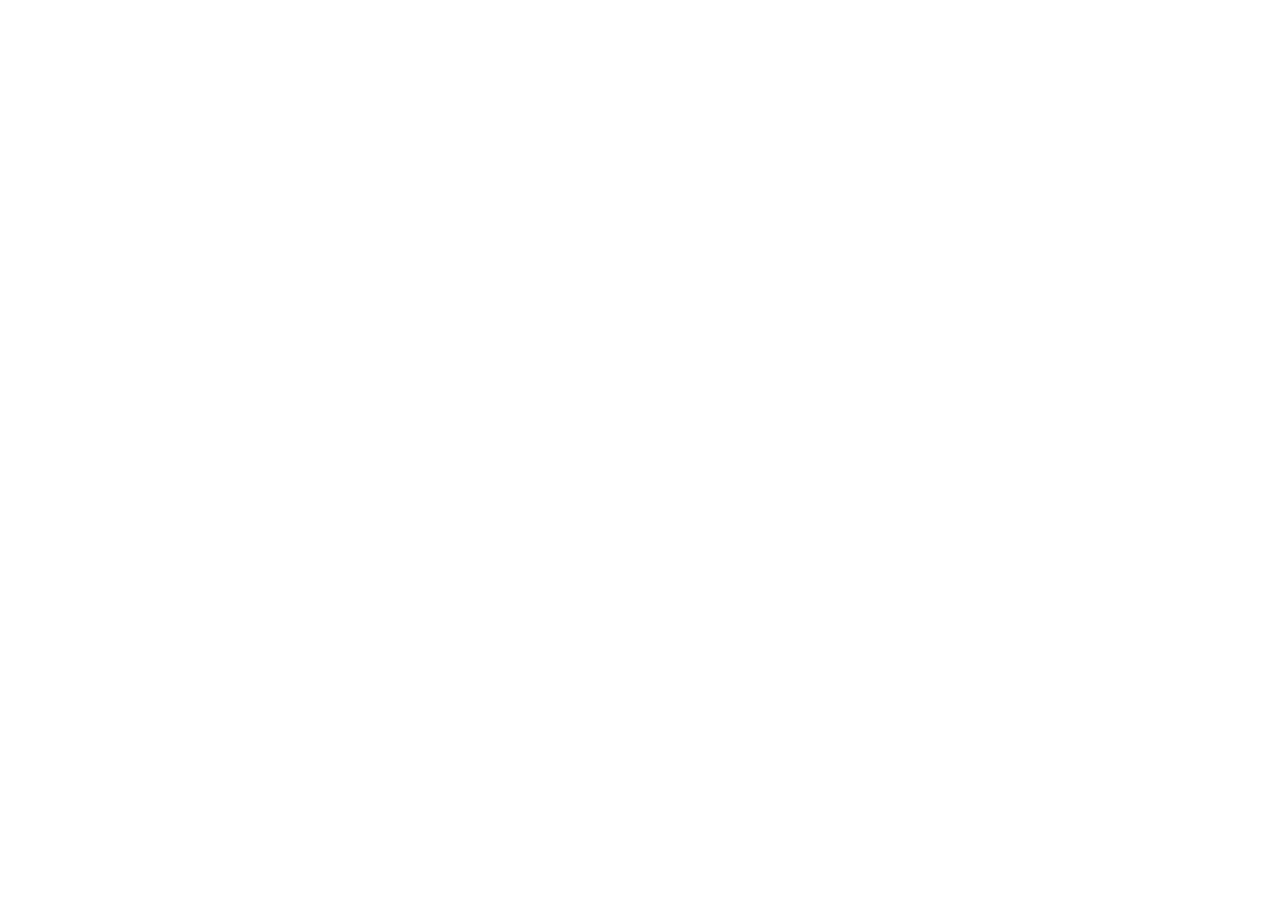
==== frontend/index.html @ a509b85f "feat(frontend): cria estrutura inicial da tela de login" ====
<!-- SGDI | Tela de login -->

<!DOCTYPE html>
<html lang="pt-BR">
<head>
    <meta charset="UTF-8">
    <meta name="viewport" content="width=device-width, initial-scale=1.0">
    <title>Login | SGDI</title>

        <!-- Estilos: base.css (todas as telas) + login.css (só esta tela) -->
        <link rel="stylesheet" href="css/base.css">
        <link rel="stylesheet" href="css/login.css">
        
</head>
<body>
    
</body>
</html>
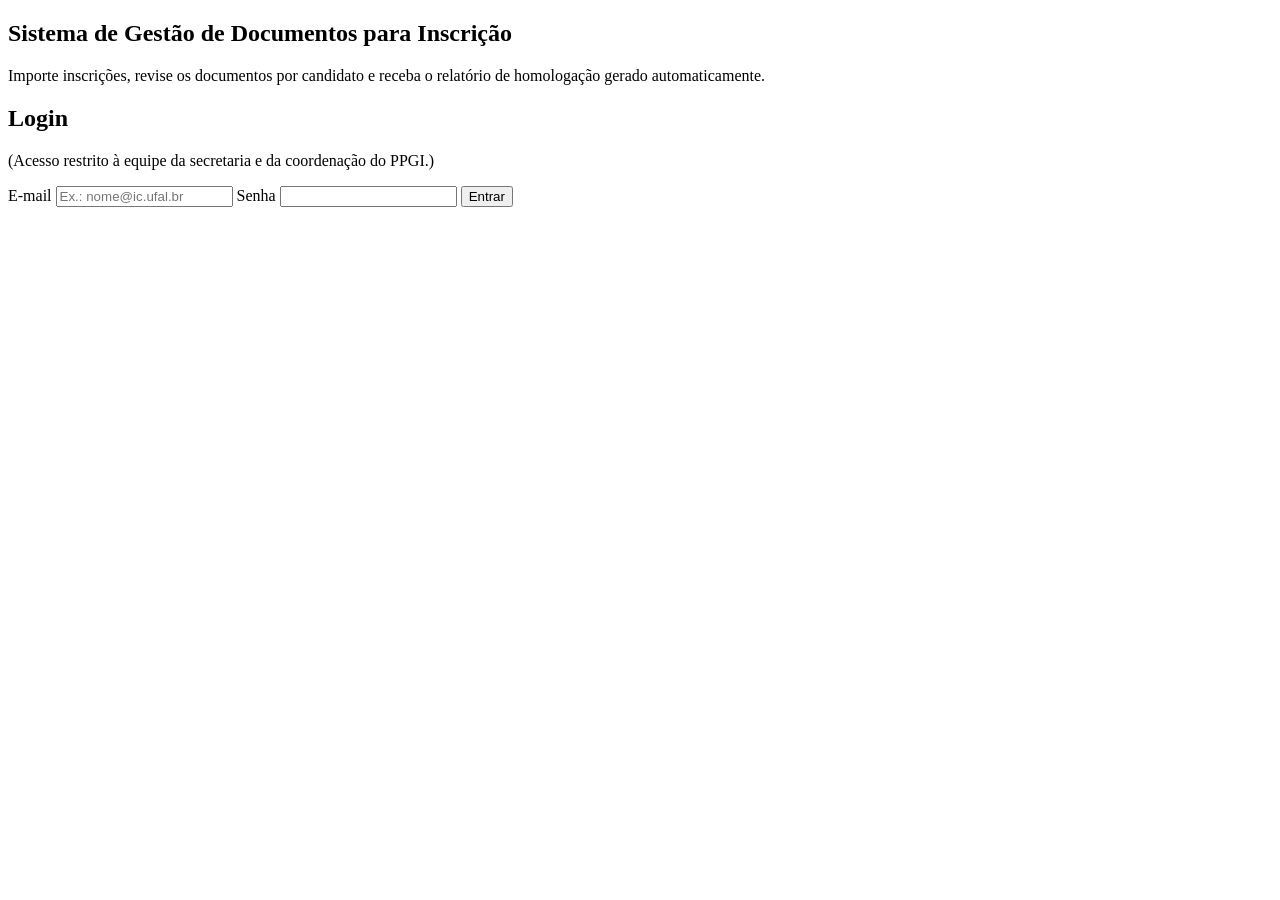
==== commit b8ae8980: "feat(frontend): adiciona estrutura e formulário da tela de login" ====
--- a/frontend/index.html
+++ b/frontend/index.html
@@ -10,9 +10,33 @@
         <!-- Estilos: base.css (todas as telas) + login.css (só esta tela) -->
         <link rel="stylesheet" href="css/base.css">
         <link rel="stylesheet" href="css/login.css">
-        
+
 </head>
 <body>
+      <!-- Login: painel de apresentação (esquerda) + formulário (direita) -->
+  <main class="login">
+
+    <!-- Painel azul com o nome do sistema -->
+    <section class="login-apresentacao">
+      <h1>Sistema de Gestão de Documentos para Inscrição</h1>
+      <p>Importe inscrições, revise os documentos por candidato e receba o relatório de homologação gerado automaticamente.</p>
+    </section>
+
+        <!-- Formulário de acesso -->
+    <section class="login-formulario">
+      <h2>Login</h2>
+      <p class="login-aviso">(Acesso restrito à equipe da secretaria e da coordenação do PPGI.)</p>
+      <form id="form-login">
+        <label for="email">E-mail</label>
+        <input type="email" name="email" id="email" placeholder="Ex.: nome@ic.ufal.br">
+        <label for="senha">Senha</label>
+        <input type="password" name="senha" id="senha">
+        <button type="submit">Entrar</button>   
+      </form>
+
+    </section>
+
+  </main>
     
 </body>
 </html>
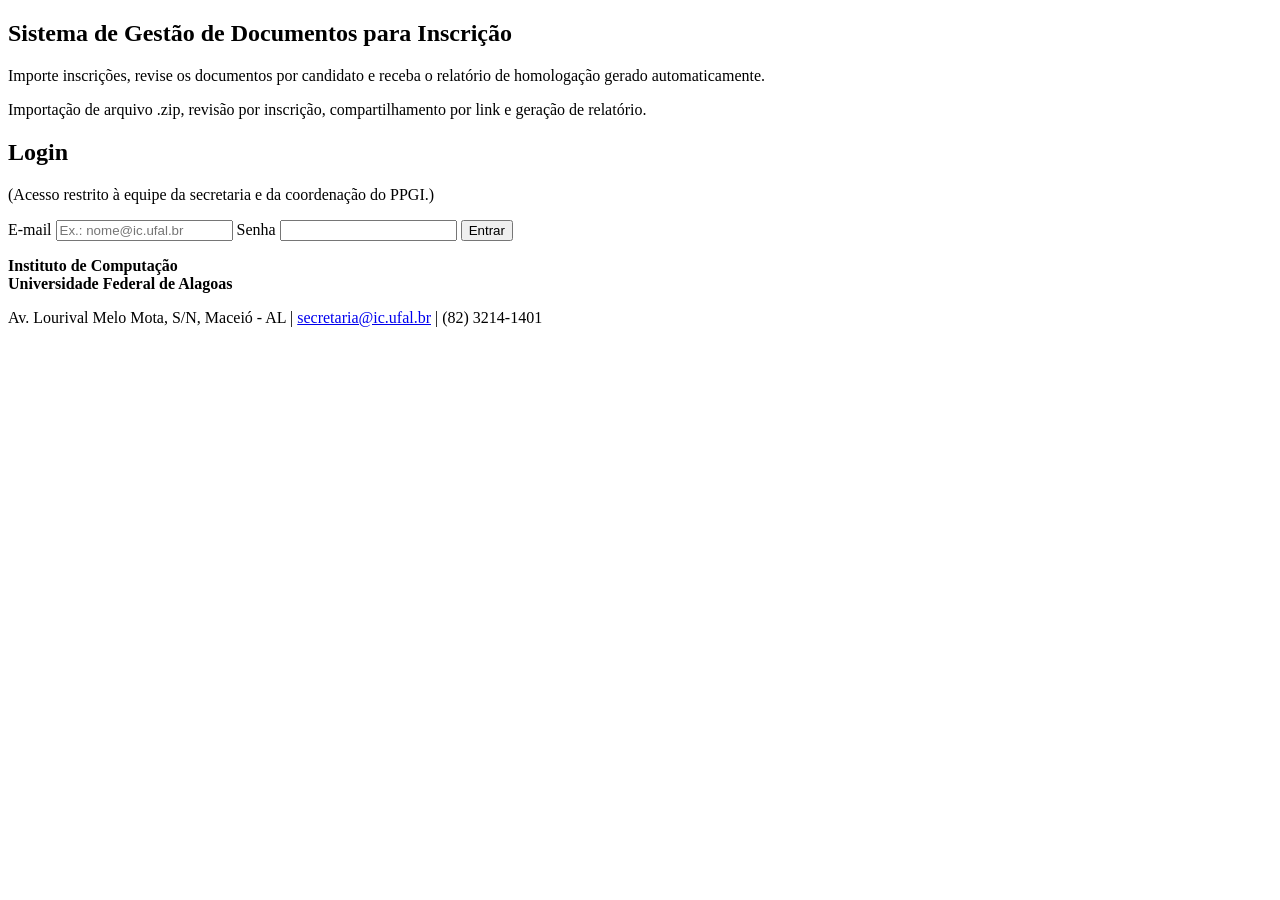
==== commit 332e1ec3: "feat(frontend): adiciona rodapé e texto do painel no login" ====
--- a/frontend/index.html
+++ b/frontend/index.html
@@ -20,6 +20,7 @@
     <section class="login-apresentacao">
       <h1>Sistema de Gestão de Documentos para Inscrição</h1>
       <p>Importe inscrições, revise os documentos por candidato e receba o relatório de homologação gerado automaticamente.</p>
+      <p class="login-recursos">Importação de arquivo .zip, revisão por inscrição, compartilhamento por link e geração de relatório.</p>
     </section>
 
         <!-- Formulário de acesso -->
@@ -37,6 +38,19 @@
     </section>
 
   </main>
+
+    <!-- Rodapé institucional (igual em todas as telas) -->
+  <footer class="rodape">
+    <p class="rodape-instituicao">
+      <strong>Instituto de Computação</strong><br>
+      <strong>Universidade Federal de Alagoas</strong>
+    </p>
+    <p class="rodape-contato">
+      Av. Lourival Melo Mota, S/N, Maceió - AL |
+      <a href="mailto:secretaria@ic.ufal.br">secretaria@ic.ufal.br</a> |
+      (82) 3214-1401
+    </p>
+  </footer>
     
 </body>
 </html>
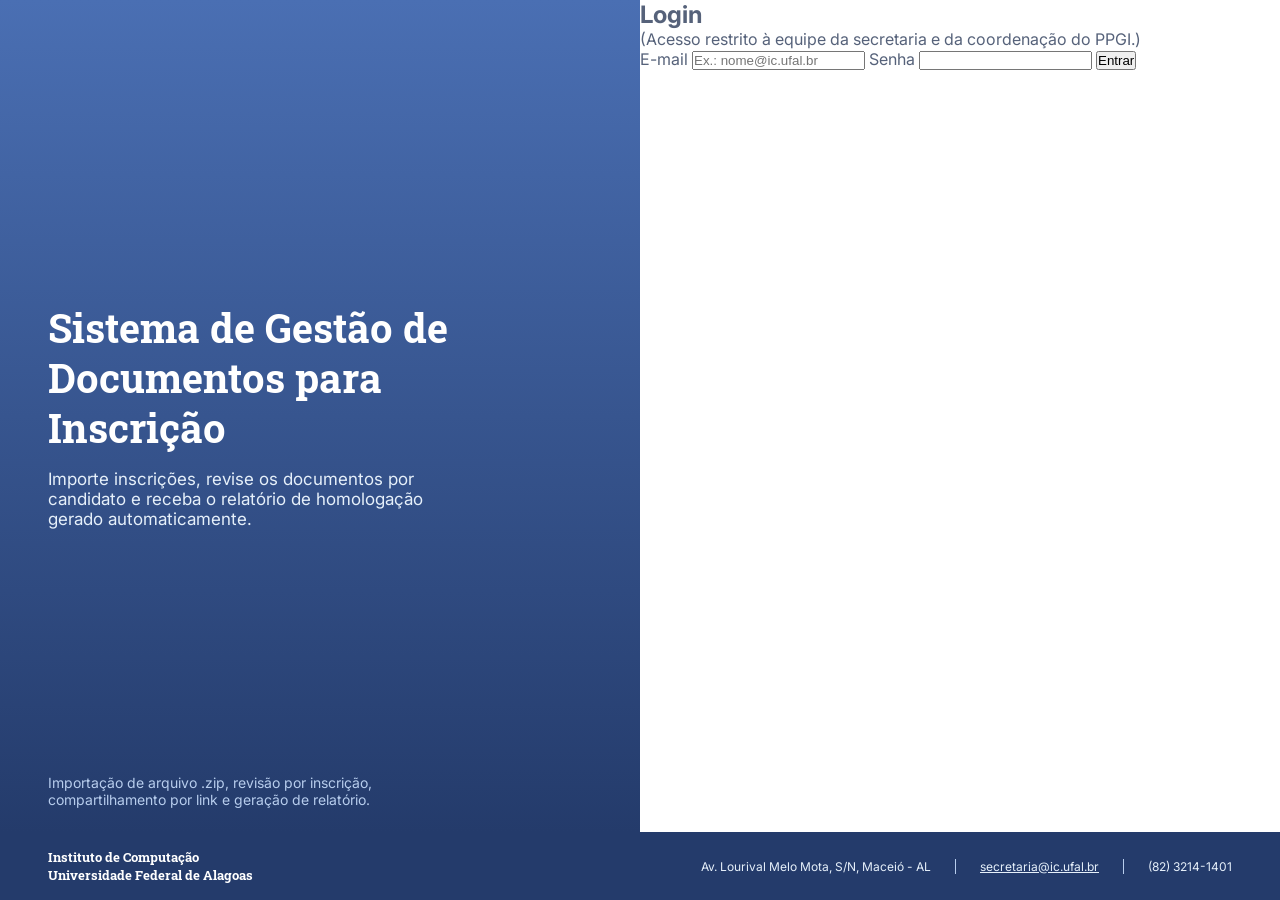
==== commit 827b82ff: "style(frontend): estiliza painel azul e melhora o rodapé" ====
--- a/frontend/index.html
+++ b/frontend/index.html
@@ -2,55 +2,60 @@
 
 <!DOCTYPE html>
 <html lang="pt-BR">
+
 <head>
     <meta charset="UTF-8">
     <meta name="viewport" content="width=device-width, initial-scale=1.0">
     <title>Login | SGDI</title>
 
-        <!-- Estilos: base.css (todas as telas) + login.css (só esta tela) -->
-        <link rel="stylesheet" href="css/base.css">
-        <link rel="stylesheet" href="css/login.css">
+    <!-- Estilos: base.css (todas as telas) + login.css (só esta tela) -->
+    <link rel="stylesheet" href="css/base.css">
+    <link rel="stylesheet" href="css/login.css">
 
 </head>
+
 <body>
-      <!-- Login: painel de apresentação (esquerda) + formulário (direita) -->
-  <main class="login">
+    <!-- Login: painel de apresentação (esquerda) + formulário (direita) -->
+    <main class="login">
 
-    <!-- Painel azul com o nome do sistema -->
-    <section class="login-apresentacao">
-      <h1>Sistema de Gestão de Documentos para Inscrição</h1>
-      <p>Importe inscrições, revise os documentos por candidato e receba o relatório de homologação gerado automaticamente.</p>
-      <p class="login-recursos">Importação de arquivo .zip, revisão por inscrição, compartilhamento por link e geração de relatório.</p>
-    </section>
+        <!-- Painel azul com o nome do sistema -->
+        <section class="login-apresentacao">
+            <h1>Sistema de Gestão de Documentos para Inscrição</h1>
+            <p>Importe inscrições, revise os documentos por candidato e receba o relatório de homologação gerado
+                automaticamente.</p>
+            <p class="login-recursos">Importação de arquivo .zip, revisão por inscrição, compartilhamento por link e
+                geração de relatório.</p>
+        </section>
 
         <!-- Formulário de acesso -->
-    <section class="login-formulario">
-      <h2>Login</h2>
-      <p class="login-aviso">(Acesso restrito à equipe da secretaria e da coordenação do PPGI.)</p>
-      <form id="form-login">
-        <label for="email">E-mail</label>
-        <input type="email" name="email" id="email" placeholder="Ex.: nome@ic.ufal.br">
-        <label for="senha">Senha</label>
-        <input type="password" name="senha" id="senha">
-        <button type="submit">Entrar</button>   
-      </form>
+        <section class="login-formulario">
+            <h2>Login</h2>
+            <p class="login-aviso">(Acesso restrito à equipe da secretaria e da coordenação do PPGI.)</p>
+            <form id="form-login">
+                <label for="email">E-mail</label>
+                <input type="email" name="email" id="email" placeholder="Ex.: nome@ic.ufal.br">
+                <label for="senha">Senha</label>
+                <input type="password" name="senha" id="senha">
+                <button type="submit">Entrar</button>
+            </form>
 
-    </section>
+        </section>
 
-  </main>
+    </main>
 
     <!-- Rodapé institucional (igual em todas as telas) -->
-  <footer class="rodape">
-    <p class="rodape-instituicao">
-      <strong>Instituto de Computação</strong><br>
-      <strong>Universidade Federal de Alagoas</strong>
-    </p>
-    <p class="rodape-contato">
-      Av. Lourival Melo Mota, S/N, Maceió - AL |
-      <a href="mailto:secretaria@ic.ufal.br">secretaria@ic.ufal.br</a> |
-      (82) 3214-1401
-    </p>
-  </footer>
-    
+    <footer class="rodape">
+        <p class="rodape-instituicao">
+            <strong>Instituto de Computação</strong><br>
+            <strong>Universidade Federal de Alagoas</strong>
+        </p>
+        <p class="rodape-contato">
+            <span>Av. Lourival Melo Mota, S/N, Maceió - AL</span>
+            <a href="mailto:secretaria@ic.ufal.br">secretaria@ic.ufal.br</a>
+            <span>(82) 3214-1401</span>
+        </p>
+    </footer>
+
 </body>
+
 </html>
--- a/frontend/css/base.css
+++ b/frontend/css/base.css
@@ -0,0 +1,83 @@
+
+/* SGDI | base.css: fontes, cores e ajustes comuns a todas as telas */
+
+/* Importação das fontes: roboto slab (títulos) e inter (textos) */
+@import url("https://fonts.googleapis.com/css2?family=Inter:wght@400;500;600&family=Roboto+Slab:wght@600;700&display=swap");
+
+/* Cores e fontes do sistema, com nomes fáceis de lembrar */
+:root 
+{
+    --azul-escuro: #243B6B;    /* títulos, rodapé, início do degradê */
+    --azul-ppgi: #1D4594;    /* links e destaques */
+    --azul-medio: #4A6FB3;    /* botões, fim do degradê */
+    --azul-claro: #E6F0FA;    /* textos sobre o azul, fundos leves */
+    --azul-suave: #B7CDED;    /* textos menores sobre o azul */
+    --cinza-borda: #D6DFEC;    /* bordas e fundo dos campos */
+    --cinza-texto: #56627A;    /* textos comuns */
+    --cinza-exemplo: #8391A7;    /* texto de exemplo nos campos */
+    --texto-escuro: #1F2A44;    /* textos fortes */
+    --vermelho-ic: #E31B23;     /* erros e ações perigosas */
+    --branco: #FFFFFF;
+    --fonte-titulo: "Roboto Slab", serif;
+    --fonte-texto: "Inter", sans-serif;
+}
+
+/* Zera as margens que o navegador coloca sozinho */
+* {
+    margin: 0;
+    padding: 0;
+    box-sizing: border-box;
+}
+
+body 
+{
+  font-family: var(--fonte-texto);
+  color: var(--cinza-texto);
+  background: var(--branco);
+  min-height: 100vh;       /* a página ocupa no mínimo a altura da tela */
+  display: flex;           /* empilha main e rodapé... */
+  flex-direction: column;  /* ...um embaixo do outro */
+}
+
+/* O conteúdo cresce e empurra o rodapé pro fim da tela */
+main 
+{
+  flex: 1;
+}
+
+/* Rodapé institucional */
+.rodape 
+{
+  background: var(--azul-escuro);
+  color: var(--azul-claro);
+  font-size: 12px;
+  padding: 16px 48px;
+  display: flex;          /* instituição e contato lado a lado */
+  align-items: center;
+  justify-content: space-between; /* instituição na esquerda, contato na direita */;             /* espaço entre os dois blocos */
+}
+
+.rodape-instituicao 
+{
+  font-family: var(--fonte-titulo);
+  color: var(--branco);
+  font-size: 13px;
+}
+
+.rodape a 
+{
+  color: inherit;         /* o link fica da mesma cor do texto */
+}
+
+/* Itens do contato lado a lado, com uma linha fina entre eles */
+.rodape-contato 
+{
+  display: flex;
+  gap: 24px;
+}
+
+.rodape-contato > * + * 
+{
+  border-left: 1px solid var(--azul-suave);
+  padding-left: 24px;
+}
--- a/frontend/css/login.css
+++ b/frontend/css/login.css
@@ -0,0 +1,48 @@
+
+
+/* SGDI | login.css: estilos só da tela de login */
+
+/* As duas metades da tela, lado a lado e do mesmo tamanho */
+.login 
+{
+  display: grid;
+  grid-template-columns: 1fr 1fr;
+}
+
+/* Painel azul da esquerda */
+.login-apresentacao 
+{
+  background: linear-gradient(var(--azul-medio), var(--azul-escuro));
+  color: var(--branco);
+  padding: 48px;
+  display: flex;
+  flex-direction: column;
+  justify-content: center;  /* título e texto no meio da altura */
+  gap: 16px;                /* espaço entre título e texto */
+  position: relative;       /* referência pro texto do pé (abaixo) */
+}
+
+.login-apresentacao h1 
+{
+  font-family: var(--fonte-titulo);
+  font-size: 40px;
+  line-height: 1.25;
+  max-width: 480px;
+}
+
+.login-apresentacao p 
+{
+  color: var(--azul-claro);
+  font-size: 17px;
+  max-width: 420px;
+}
+
+/* Linha de recursos (menor e presa no pé do painel) */
+.login-apresentacao .login-recursos 
+{
+  position: absolute;
+  bottom: 24px;
+  left: 48px;
+  font-size: 14px;
+  color: var(--azul-suave);
+}
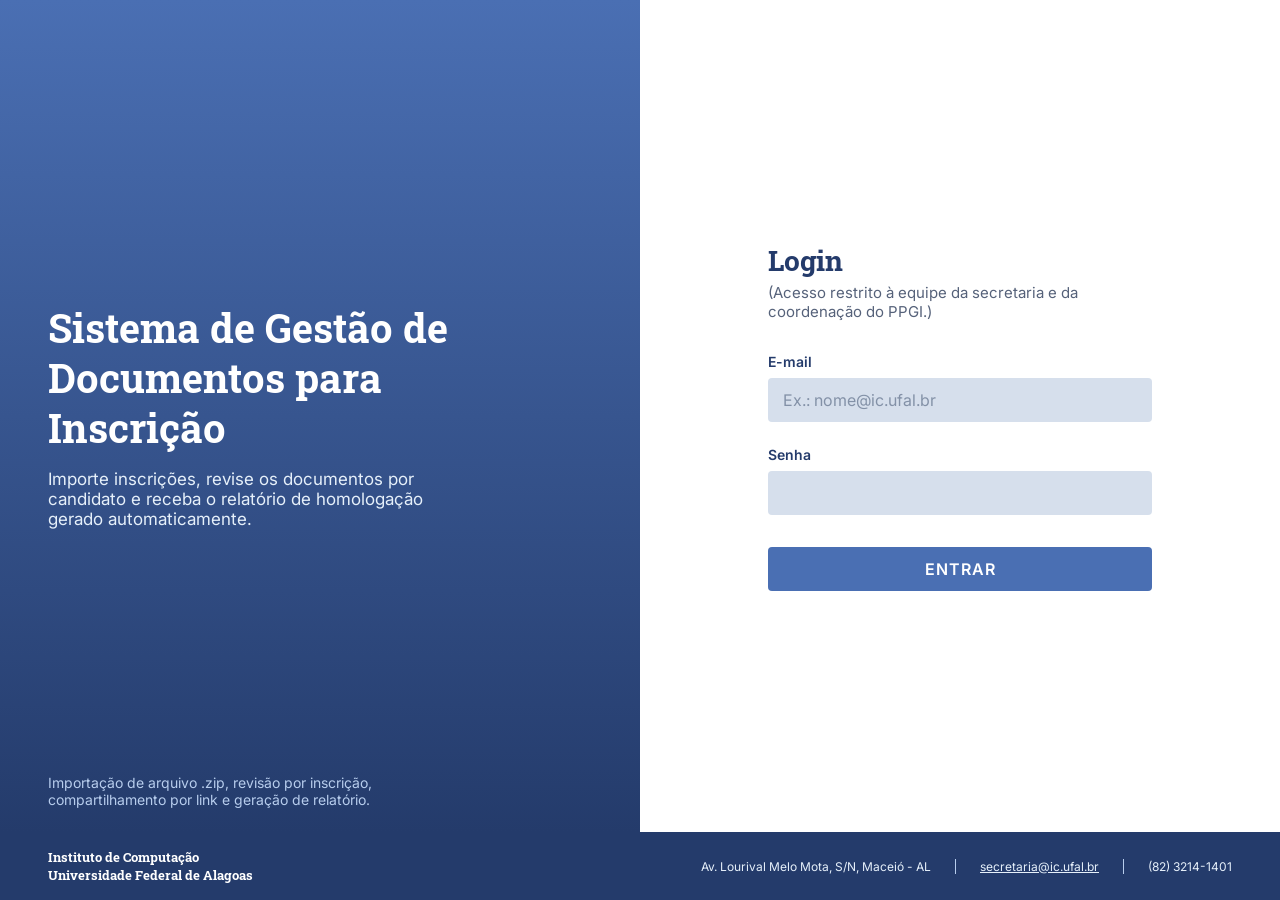
==== commit ae77c9d5: "style(frontend): estiliza formulário e botão do login" ====
--- a/frontend/index.html
+++ b/frontend/index.html
@@ -56,6 +56,12 @@
         </p>
     </footer>
 
+    
+
+    <!-- Comportamento da tela: validação e redirecionamento -->
+    <script src="js/login.js"></script>
+
+
 </body>
 
 </html>
--- a/frontend/css/login.css
+++ b/frontend/css/login.css
@@ -45,4 +45,88 @@
   left: 48px;
   font-size: 14px;
   color: var(--azul-suave);
+}
+
+/* Metade da direita: formulário centralizado */
+.login-formulario 
+{
+  display: flex;
+  flex-direction: column;
+  justify-content: center;  /* no meio da altura */
+  width: 100%;
+  max-width: 480px;         /* não deixa os campos ficarem largos demais */
+  margin: 0 auto;           /* centraliza na horizontal */
+  padding: 48px;
+}
+
+.login-formulario h2 
+{
+  font-family: var(--fonte-titulo);
+  font-size: 28px;
+  color: var(--azul-escuro);
+}
+
+.login-aviso 
+{
+  font-size: 15px;
+  margin: 4px 0 32px;       /* 4px em cima, 0 dos lados, 32px embaixo */
+}
+
+/* Campos um embaixo do outro */
+#form-login 
+{
+  display: flex;
+  flex-direction: column;
+}
+
+#form-login label 
+{
+  font-size: 14px;
+  font-weight: 600;          /* semi-negrito */
+  color: var(--azul-escuro);
+  margin-bottom: 8px;
+}
+
+#form-login input 
+{
+  height: 44px;
+  padding: 0 14px;
+  border: 1px solid transparent;
+  border-radius: 4px;        /* cantinhos arredondados */
+  background: var(--cinza-borda);
+  font: inherit;             /* usa a mesma fonte da página */
+  color: var(--texto-escuro);
+  margin-bottom: 24px;
+}
+
+#form-login input::placeholder 
+{
+  color: var(--cinza-exemplo);
+}
+
+/* Botão Entrar: largura toda, azul, texto em maiúsculas */
+#form-login button {
+  height: 44px;
+  margin-top: 8px;
+  border: none;
+  border-radius: 4px;
+  background: var(--azul-medio);
+  color: var(--branco);
+  font: inherit;
+  font-weight: 600;
+  text-transform: uppercase;  /* "Entrar" vira "ENTRAR" */
+  letter-spacing: 1px;        /* um respiro entre as letras */
+  cursor: pointer;            /* mãozinha ao passar o mouse */
+}
+
+/* Mouse em cima do botão: fica um azul mais forte */
+#form-login button:hover {
+  background: var(--azul-ppgi);
+}
+
+/* Campo selecionado: fundo branco e borda azul */
+#form-login input:focus {
+  outline: none;
+  background: var(--branco);
+  border-color: var(--azul-medio);
 }
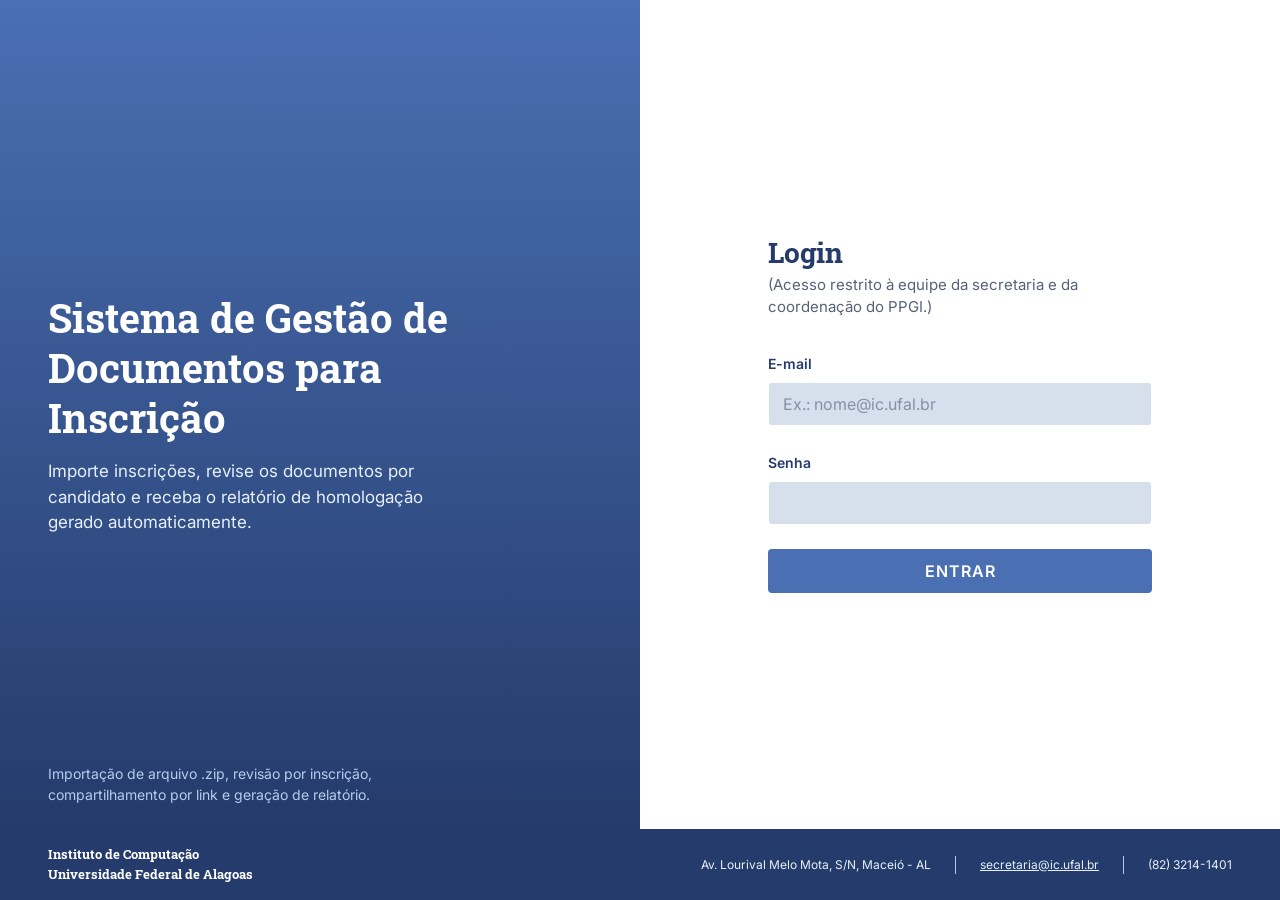
==== commit cc983aab: "feat(frontend): usa Bootstrap nos componentes e atualiza o README" ====
--- a/frontend/index.html
+++ b/frontend/index.html
@@ -8,18 +8,22 @@
     <meta name="viewport" content="width=device-width, initial-scale=1.0">
     <title>Login | SGDI</title>
 
+    <!-- Bootstrap: biblioteca de componentes prontos (botões, campos, janelas, menus)
+         Vem antes dos nossos estilos pra que as cores e o layout do SGDI fiquem por cima dele -->
+    <link rel="stylesheet" href="https://cdn.jsdelivr.net/npm/bootstrap@5.3.8/dist/css/bootstrap.min.css">
+
     <!-- Estilos: base.css (todas as telas) + login.css (só esta tela) -->
     <link rel="stylesheet" href="css/base.css">
     <link rel="stylesheet" href="css/login.css">
-
 </head>
 
 <body>
-    <!-- Login: painel de apresentação (esquerda) + formulário (direita) -->
-    <main class="login">
-
-        <!-- Painel azul com o nome do sistema -->
-        <section class="login-apresentacao">
+    <!-- Login: painel de apresentação (esquerda) + formulário (direita)
+         row g-0: linha do grid do Bootstrap, sem espaço entre as colunas -->
+    <main class="login row g-0">
+        <!-- Painel azul com o nome do sistema
+             col-md-6: metade da largura a partir de tela média, em celular ocupa a linha toda -->
+        <section class="login-apresentacao col-md-6">
             <h1>Sistema de Gestão de Documentos para Inscrição</h1>
             <p>Importe inscrições, revise os documentos por candidato e receba o relatório de homologação gerado
                 automaticamente.</p>
@@ -27,20 +31,35 @@
                 geração de relatório.</p>
         </section>
 
-        <!-- Formulário de acesso -->
-        <section class="login-formulario">
-            <h2>Login</h2>
-            <p class="login-aviso">(Acesso restrito à equipe da secretaria e da coordenação do PPGI.)</p>
-            <form id="form-login">
-                <label for="email">E-mail</label>
-                <input type="email" name="email" id="email" placeholder="Ex.: nome@ic.ufal.br">
-                <label for="senha">Senha</label>
-                <input type="password" name="senha" id="senha">
-                <button type="submit">Entrar</button>
-            </form>
+        <!-- Formulário de acesso, na outra metade (d-flex e align-items-center deixam ele no meio da altura) -->
+        <section class="login-formulario col-md-6 d-flex align-items-center">
+            <div class="login-caixa">
+                <h2>Login</h2>
+                <p class="login-aviso">(Acesso restrito à equipe da secretaria e da coordenação do PPGI.)</p>
+                <form id="form-login" novalidate>
+                    <!-- Campo de e-mail: mb-4 dá o espaço embaixo, form-label e form-control são o rótulo e a caixa
+                         do Bootstrap, e o invalid-feedback só aparece quando a caixa ganha a classe is-invalid -->
+                    <div class="mb-4">
+                        <label for="email" class="form-label">E-mail</label>
+                        <input type="email" name="email" id="email" class="form-control" placeholder="Ex.: nome@ic.ufal.br">
+                        <p class="invalid-feedback" id="erro-email"></p>
+                    </div>
 
+                    <!-- Campo de senha (mesmo esquema do e-mail) -->
+                    <div class="mb-4">
+                        <label for="senha" class="form-label">Senha</label>
+                        <input type="password" name="senha" id="senha" class="form-control">
+                        <p class="invalid-feedback" id="erro-senha"></p>
+                    </div>
+
+                    <!-- Erro geral do login (alert alert-danger: caixa vermelha do Bootstrap, some quando está vazia) -->
+                    <p class="alert alert-danger" id="erro-geral"></p>
+
+                    <!-- Botão Entrar: btn btn-primary é o botão azul do Bootstrap e w-100 ocupa a largura toda -->
+                    <button type="submit" class="btn btn-primary w-100">Entrar</button>
+                </form>
+            </div>
         </section>
-
     </main>
 
     <!-- Rodapé institucional (igual em todas as telas) -->
@@ -56,12 +75,12 @@
         </p>
     </footer>
 
-    
+    <!-- JavaScript do Bootstrap: faz o menu, as janelas e os avisos abrirem e fecharem
+         Vem antes dos nossos scripts porque eles usam o bootstrap.Modal e o bootstrap.Toast -->
+    <script src="https://cdn.jsdelivr.net/npm/bootstrap@5.3.8/dist/js/bootstrap.bundle.min.js"></script>
 
     <!-- Comportamento da tela: validação e redirecionamento -->
     <script src="js/login.js"></script>
-
-
 </body>
 
-</html>+</html>
--- a/frontend/css/base.css
+++ b/frontend/css/base.css
@@ -1,35 +1,76 @@
-
 /* SGDI | base.css: fontes, cores e ajustes comuns a todas as telas */
 
 /* Importação das fontes: roboto slab (títulos) e inter (textos) */
 @import url("https://fonts.googleapis.com/css2?family=Inter:wght@400;500;600&family=Roboto+Slab:wght@600;700&display=swap");
 
 /* Cores e fontes do sistema, com nomes fáceis de lembrar */
-:root 
-{
-    --azul-escuro: #243B6B;    /* títulos, rodapé, início do degradê */
-    --azul-ppgi: #1D4594;    /* links e destaques */
-    --azul-medio: #4A6FB3;    /* botões, fim do degradê */
-    --azul-claro: #E6F0FA;    /* textos sobre o azul, fundos leves */
-    --azul-suave: #B7CDED;    /* textos menores sobre o azul */
-    --cinza-borda: #D6DFEC;    /* bordas e fundo dos campos */
-    --cinza-texto: #56627A;    /* textos comuns */
-    --cinza-exemplo: #8391A7;    /* texto de exemplo nos campos */
-    --texto-escuro: #1F2A44;    /* textos fortes */
-    --vermelho-ic: #E31B23;     /* erros e ações perigosas */
-    --branco: #FFFFFF;
-    --fonte-titulo: "Roboto Slab", serif;
-    --fonte-texto: "Inter", sans-serif;
+:root
+{
+  --azul-escuro: #243B6B;                /* títulos, rodapé, início do degradê */
+  --azul-ppgi: #1D4594;                  /* links e destaques */
+  --azul-medio: #4A6FB3;                 /* botões, fim do degradê */
+  --azul-claro: #E6F0FA;                 /* textos sobre o azul, fundos leves */
+  --azul-suave: #B7CDED;                 /* textos menores sobre o azul */
+  --cinza-borda: #D6DFEC;                /* bordas e fundo dos campos */
+  --cinza-texto: #56627A;                /* textos comuns */
+  --cinza-exemplo: #8391A7;              /* texto de exemplo nos campos */
+  --texto-escuro: #1F2A44;               /* textos fortes */
+  --vermelho-ic: #E31B23;                /* erros e ações perigosas */
+  --branco: #FFFFFF;                     /* fundo das telas e dos cartões */
+  --fonte-titulo: "Roboto Slab", serif;    /* fonte dos títulos */
+  --fonte-texto: "Inter", sans-serif;      /* fonte dos textos */
+}
+
+/* Tema do Bootstrap: troca as cores e a fonte padrão dele pelas do SGDI
+   O Bootstrap lê essas variáveis (todas começam com --bs) pra pintar os componentes */
+:root
+{
+  --bs-body-font-family: var(--fonte-texto);    /* fonte de toda a página */
+  --bs-body-color: var(--cinza-texto);          /* cor do texto comum */
+  --bs-body-bg: var(--branco);                  /* fundo da página */
+  --bs-primary: #4A6FB3;                        /* azul principal (mesmo do --azul-medio) */
+  --bs-primary-rgb: 74, 111, 179;               /* o mesmo azul em números, usado nas transparências */
+  --bs-link-color-rgb: 29, 69, 148;             /* cor dos links (o --azul-ppgi em números) */
+  --bs-link-hover-color-rgb: 36, 59, 107;       /* link com o mouse em cima (o --azul-escuro em números) */
+  --bs-border-color: #D6DFEC;                   /* bordas (mesmo do --cinza-borda) */
+  --bs-form-invalid-color: #F04A50;             /* texto do erro embaixo do campo */
+  --bs-form-invalid-border-color: #F04A50;      /* borda do campo com erro */
 }
 
 /* Zera as margens que o navegador coloca sozinho */
-* {
-    margin: 0;
-    padding: 0;
-    box-sizing: border-box;
-}
-
-body 
+*
+{
+  margin: 0;
+  padding: 0;
+  box-sizing: border-box;  /* a largura passa a contar a borda e o espaço interno */
+}
+
+/* O Reboot (a parte do Bootstrap que padroniza a página) coloca margem em títulos e parágrafos
+   Aqui a gente tira de novo, pra manter os espaços que já estavam certos em cada tela */
+h1,
+h2,
+h3,
+h4,
+h5,
+h6,
+p
+{
+  margin: 0;
+}
+
+/* O Reboot também deixa os títulos mais finos, aqui eles voltam a ser negrito */
+h1,
+h2,
+h3,
+h4,
+h5,
+h6
+{
+  font-weight: 700;
+}
+
+/* Página inteira: fonte, cor do texto e fundo branco */
+body
 {
   font-family: var(--fonte-texto);
   color: var(--cinza-texto);
@@ -40,44 +81,494 @@
 }
 
 /* O conteúdo cresce e empurra o rodapé pro fim da tela */
-main 
+main
 {
   flex: 1;
 }
 
 /* Rodapé institucional */
-.rodape 
+.rodape
 {
   background: var(--azul-escuro);
   color: var(--azul-claro);
   font-size: 12px;
   padding: 16px 48px;
-  display: flex;          /* instituição e contato lado a lado */
+  display: flex;                   /* instituição e contato lado a lado */
   align-items: center;
-  justify-content: space-between; /* instituição na esquerda, contato na direita */;             /* espaço entre os dois blocos */
-}
-
-.rodape-instituicao 
+  justify-content: space-between;  /* instituição na esquerda, contato na direita */
+}
+
+/* Nome do instituto e da universidade, com a fonte dos títulos */
+.rodape-instituicao
 {
   font-family: var(--fonte-titulo);
   color: var(--branco);
   font-size: 13px;
 }
 
-.rodape a 
-{
-  color: inherit;         /* o link fica da mesma cor do texto */
+/* E-mail do rodapé */
+.rodape a
+{
+  color: inherit;  /* o link fica da mesma cor do texto */
 }
 
 /* Itens do contato lado a lado, com uma linha fina entre eles */
-.rodape-contato 
+.rodape-contato
 {
   display: flex;
   gap: 24px;
 }
 
-.rodape-contato > * + * 
+/* Do segundo item em diante: linha fina na esquerda e um respiro depois dela */
+.rodape-contato > * + *
 {
   border-left: 1px solid var(--azul-suave);
   padding-left: 24px;
-}+}
+
+/* Barra do topo (telas internas) */
+.topo
+{
+  background: var(--branco);
+  border-bottom: 1px solid var(--cinza-borda);
+  padding: 12px 48px;
+  display: flex;
+  align-items: center;
+  justify-content: space-between;  /* marca na esquerda, usuário na direita */
+}
+
+/* Botão do menu, sigla e nome do sistema lado a lado */
+.topo-marca
+{
+  display: flex;
+  align-items: center;
+  gap: 12px;
+}
+
+/* Quadradinho azul com a sigla */
+.topo-logo
+{
+  background: var(--azul-ppgi);
+  color: var(--branco);
+  font-family: var(--fonte-titulo);
+  font-weight: 700;
+  padding: 8px 10px;
+  border-radius: 4px;
+}
+
+/* Nome do sistema ao lado da sigla */
+.topo-nome
+{
+  font-family: var(--fonte-titulo);
+  font-weight: 600;
+  color: var(--azul-escuro);
+}
+
+/* Mensagens de erro que não ficam embaixo de um campo (ex.: erro do arquivo .zip)
+   As que ficam embaixo de um campo agora usam o invalid-feedback do Bootstrap */
+.erro
+{
+  color: #F04A50;
+  font-size: 13px;
+  font-weight: 500;
+}
+
+/* Erro sem texto */
+.erro:empty
+{
+  display: none;  /* sem texto, ela nem ocupa espaço */
+}
+
+/* Iniciais do usuário + Sair, lado a lado */
+.topo-usuario
+{
+  display: flex;
+  align-items: center;
+  gap: 16px;
+}
+
+/* Bolinha com as iniciais (passando o mouse aparece o e-mail e o cargo) */
+.topo-iniciais
+{
+  width: 36px;
+  height: 36px;
+  border-radius: 50%;  /* deixa redondo */
+  background: var(--azul-claro);
+  color: var(--azul-ppgi);
+  font-size: 13px;
+  font-weight: 600;
+  display: flex;       /* letras bem no meio da bolinha */
+  align-items: center;
+  justify-content: center;
+}
+
+/* Cores extras: vermelho dos erros e verde do que está OK */
+:root
+{
+  --vermelho-erro: #F04A50;   /* borda dos campos com erro */
+  --vermelho-fundo: #FDEDEE;  /* fundo de erros e pendências */
+  --vermelho-borda: #F2A7AA;  /* borda de erros e pendências */
+  --verde: #1E7F4F;           /* texto e bolinha do que está OK */
+  --verde-fundo: #E8F5EE;     /* fundo do que está OK */
+  --verde-borda: #9FD3B8;     /* borda do que está OK */
+}
+
+/* Tudo que tem o atributo hidden some da tela */
+[hidden]
+{
+  display: none !important;  /* !important ganha de qualquer outro display */
+}
+
+/* Botões usam a mesma fonte da página */
+button
+{
+  font: inherit;
+}
+
+/* Referência pro menu abrir logo abaixo da barra do topo */
+.topo
+{
+  position: relative;
+}
+
+/* Botão do menu: quadradinho com três linhas */
+.topo-menu
+{
+  width: 40px;
+  height: 40px;
+  border: 1px solid var(--cinza-borda);
+  border-radius: 6px;
+  background: var(--branco);
+  display: flex;           /* empilha as três linhas... */
+  flex-direction: column;  /* ...uma embaixo da outra */
+  align-items: center;
+  justify-content: center;
+  gap: 4px;
+  cursor: pointer;         /* mãozinha ao passar o mouse */
+}
+
+/* Cada uma das três linhas do botão */
+.topo-menu span
+{
+  width: 18px;
+  height: 2px;
+  border-radius: 1px;
+  background: var(--azul-escuro);
+}
+
+/* Mouse em cima do botão do menu */
+.topo-menu:hover
+{
+  background: var(--azul-claro);
+}
+
+/* Menu que abre ao clicar no botão (dropdown-menu do Bootstrap com o visual do SGDI)
+   A posição logo abaixo do botão agora é calculada pelo Bootstrap, por isso não tem top e left aqui */
+.menu
+{
+  --bs-dropdown-spacer: 10px;                     /* distância entre o botão e o menu */
+  width: 260px;
+  background: var(--branco);
+  border: 1px solid var(--cinza-borda);
+  border-radius: 10px;
+  box-shadow: 0 8px 24px rgba(31, 42, 68, 0.15);  /* sombra leve embaixo */
+  padding: 16px 12px;
+}
+
+/* Título do menu, com uma linha embaixo */
+.menu h2
+{
+  font-family: var(--fonte-titulo);
+  font-size: 16px;
+  color: var(--azul-escuro);
+  padding: 0 8px 12px;
+  border-bottom: 1px solid var(--cinza-borda);
+  margin-bottom: 8px;
+}
+
+/* Links do menu, um por linha */
+.menu a
+{
+  display: block;
+  padding: 9px 8px;
+  border-radius: 6px;
+  color: var(--azul-escuro);
+  text-decoration: none;
+  font-size: 15px;
+}
+
+/* Mouse em cima de um link do menu */
+.menu a:hover
+{
+  background: var(--azul-claro);
+}
+
+/* Link da tela que está aberta (o topo.js coloca a classe active do Bootstrap nele)
+   A cor precisa vir aqui porque o active do Bootstrap pinta o texto de branco */
+.menu a.active
+{
+  background: var(--azul-claro);
+  color: var(--azul-escuro);
+  font-weight: 600;
+}
+
+/* Área central das telas internas, com largura máxima */
+.conteudo
+{
+  width: 100%;
+  max-width: 1056px;
+  margin: 0 auto;           /* centraliza na horizontal */
+  padding: 32px 24px 48px;  /* 32px em cima, 24px dos lados, 48px embaixo */
+}
+
+/* Link de voltar, acima do título */
+.voltar
+{
+  display: inline-block;
+  color: var(--azul-ppgi);
+  font-size: 14px;
+  font-weight: 600;
+  text-decoration: none;
+  margin-bottom: 12px;
+}
+
+/* Mouse em cima do voltar: aparece o sublinhado */
+.voltar:hover
+{
+  text-decoration: underline;
+}
+
+/* Cabeçalho das telas: título na esquerda, botões na direita */
+.cabecalho
+{
+  display: flex;
+  align-items: flex-start;  /* tudo alinhado pelo topo */
+  justify-content: space-between;
+  gap: 24px;
+  margin-bottom: 32px;
+}
+
+/* Título grande de cada tela */
+.titulo
+{
+  font-family: var(--fonte-titulo);
+  font-size: 28px;
+  color: var(--azul-escuro);
+}
+
+/* Texto logo abaixo do título */
+.subtitulo
+{
+  font-size: 16px;
+  margin-top: 6px;
+}
+
+/* Botões do Bootstrap (classe btn) com o jeito dos botões do SGDI
+   As variáveis --bs-btn mudam tamanho, borda e fonte de todos os botões de uma vez */
+.btn
+{
+  --bs-btn-padding-x: 24px;     /* espaço dos lados */
+  --bs-btn-padding-y: 8px;      /* espaço em cima e embaixo (o botão fica com 44px de altura) */
+  --bs-btn-font-weight: 600;    /* semi negrito */
+  --bs-btn-border-width: 2px;
+  --bs-btn-border-radius: 4px;  /* cantinhos arredondados */
+  text-transform: uppercase;    /* "Salvar" vira "SALVAR" */
+  letter-spacing: 1px;          /* um respiro entre as letras */
+}
+
+/* Botão pequeno (btn-sm): usado no Sair, no Escolher arquivo e no OK e Não OK, sem maiúsculas */
+.btn-sm
+{
+  --bs-btn-padding-x: 16px;
+  --bs-btn-padding-y: 6px;
+  --bs-btn-font-size: 14px;
+  --bs-btn-border-width: 1px;
+  text-transform: none;    /* mantém o texto como foi escrito */
+  letter-spacing: normal;
+}
+
+/* Botão principal (btn-primary): azul médio, azul mais forte com o mouse em cima */
+.btn-primary
+{
+  --bs-btn-bg: var(--azul-medio);
+  --bs-btn-border-color: var(--azul-medio);
+  --bs-btn-hover-bg: var(--azul-ppgi);              /* mouse em cima */
+  --bs-btn-hover-border-color: var(--azul-ppgi);
+  --bs-btn-active-bg: var(--azul-escuro);           /* na hora do clique */
+  --bs-btn-active-border-color: var(--azul-escuro);
+  --bs-btn-disabled-bg: var(--azul-medio);          /* travado (ex.: "Entrando...") */
+  --bs-btn-disabled-border-color: var(--azul-medio);
+  --bs-btn-focus-shadow-rgb: 74, 111, 179;          /* contorno quando chega pelo Tab */
+}
+
+/* Botão secundário (btn-outline-primary): fundo branco, texto e borda azuis */
+.btn-outline-primary
+{
+  --bs-btn-color: var(--azul-ppgi);
+  --bs-btn-border-color: var(--azul-medio);
+  --bs-btn-hover-color: var(--azul-ppgi);
+  --bs-btn-hover-bg: var(--azul-claro);              /* mouse em cima: fundo azul clarinho */
+  --bs-btn-hover-border-color: var(--azul-medio);
+  --bs-btn-active-color: var(--azul-ppgi);
+  --bs-btn-active-bg: var(--azul-suave);
+  --bs-btn-active-border-color: var(--azul-medio);
+  --bs-btn-focus-shadow-rgb: 74, 111, 179;
+}
+
+/* Botão de perigo (btn-danger), usado no Excluir e no Remover: vermelho */
+.btn-danger
+{
+  --bs-btn-bg: var(--vermelho-ic);
+  --bs-btn-border-color: var(--vermelho-ic);
+  --bs-btn-hover-bg: #B9141B;            /* vermelho mais escuro com o mouse em cima */
+  --bs-btn-hover-border-color: #B9141B;
+  --bs-btn-active-bg: #B9141B;
+  --bs-btn-active-border-color: #B9141B;
+}
+
+/* Botão neutro (btn-outline-secondary), usado no Cancelar: branco com borda cinza */
+.btn-outline-secondary
+{
+  --bs-btn-color: var(--cinza-texto);
+  --bs-btn-border-color: var(--cinza-borda);
+  --bs-btn-hover-color: var(--cinza-texto);
+  --bs-btn-hover-bg: var(--azul-claro);
+  --bs-btn-hover-border-color: var(--cinza-borda);
+  --bs-btn-active-color: var(--cinza-texto);
+  --bs-btn-active-bg: var(--azul-claro);
+  --bs-btn-active-border-color: var(--cinza-borda);
+}
+
+/* Rótulo dos campos (form-label do Bootstrap) */
+.form-label
+{
+  font-size: 14px;
+  font-weight: 600;
+  color: var(--azul-escuro);
+  margin-bottom: 8px;
+}
+
+/* Caixa onde a pessoa digita (form-control do Bootstrap): fundo cinza claro e borda invisível */
+.form-control
+{
+  padding: 9px 14px;              /* deixa a caixa com 44px de altura */
+  border-color: transparent;      /* borda invisível, só aparece no foco */
+  border-radius: 4px;
+  background-color: var(--cinza-borda);
+  color: var(--texto-escuro);
+}
+
+/* Texto de exemplo dentro da caixa */
+.form-control::placeholder
+{
+  color: var(--cinza-exemplo);
+}
+
+/* Campo selecionado: fundo branco, borda azul e um brilho azul em volta */
+.form-control:focus
+{
+  background-color: var(--branco);
+  border-color: var(--azul-medio);
+  box-shadow: 0 0 0 4px rgba(74, 111, 179, 0.2);  /* azul médio 20% transparente */
+  color: var(--texto-escuro);
+}
+
+/* Campo com problema (o JS coloca a classe is-invalid): fundo avermelhado
+   A borda vermelha e o iconezinho de alerta já vêm do Bootstrap */
+.form-control.is-invalid
+{
+  background-color: var(--vermelho-fundo);
+}
+
+/* Mensagem de erro embaixo do campo (invalid-feedback do Bootstrap) */
+.invalid-feedback
+{
+  font-size: 13px;
+  font-weight: 500;
+  margin-top: 6px;
+}
+
+/* Caixa de erro geral (alert) sem texto */
+.alert:empty
+{
+  display: none;  /* só aparece quando o JS escreve alguma coisa nela */
+}
+
+/* Cartão do Bootstrap (card) com a borda e os cantos do SGDI, usado em várias telas */
+.card
+{
+  --bs-card-border-color: var(--cinza-borda);
+  --bs-card-border-radius: 10px;
+  --bs-card-bg: var(--branco);
+}
+
+/* Título de cada seção */
+.secao-titulo
+{
+  font-family: var(--fonte-titulo);
+  font-size: 18px;
+  color: var(--azul-escuro);
+  margin-bottom: 12px;
+}
+
+/* Janela de confirmação (modal do Bootstrap): largura de 440px
+   O fundo escuro atrás dela agora é criado pelo próprio Bootstrap */
+.modal
+{
+  --bs-modal-width: 440px;
+}
+
+/* Caixa branca da janela */
+.janela
+{
+  border: none;
+  border-radius: 12px;
+  box-shadow: 0 12px 32px rgba(0, 0, 0, 0.2);
+  padding: 24px;
+}
+
+/* Título da janela */
+.janela h2
+{
+  font-family: var(--fonte-titulo);
+  font-size: 20px;
+  color: var(--azul-escuro);
+  margin-bottom: 12px;
+}
+
+/* Texto da janela */
+.janela p
+{
+  font-size: 15px;
+  line-height: 1.5;
+}
+
+/* Botões da janela, alinhados na direita */
+.janela-botoes
+{
+  display: flex;
+  justify-content: flex-end;
+  gap: 12px;
+  margin-top: 24px;
+}
+
+/* Aviso que aparece no pé da tela depois de uma ação (toast do Bootstrap)
+   As variáveis --bs-toast trocam as cores e o espaço interno dele */
+.aviso
+{
+  --bs-toast-bg: var(--azul-escuro);         /* fundo azul escuro */
+  --bs-toast-color: var(--branco);           /* texto branco */
+  --bs-toast-border-width: 0;                /* sem borda */
+  --bs-toast-border-radius: 6px;
+  --bs-toast-padding-x: 20px;
+  --bs-toast-padding-y: 12px;
+  --bs-toast-font-size: 14px;
+  --bs-toast-box-shadow: 0 8px 24px rgba(0, 0, 0, 0.2);
+  width: auto;                               /* do tamanho do texto, não os 350px do Bootstrap */
+  max-width: calc(100% - 32px);              /* em tela pequena, deixa 16px de cada lado */
+  position: fixed;                           /* preso na tela */
+  bottom: 24px;                              /* 24px acima do fim da tela */
+  left: 50%;                                 /* começa no meio da tela... */
+  transform: translateX(-50%);               /* ...e volta metade da própria largura pra ficar centralizado */
+  z-index: 1090;                             /* fica na frente de tudo, até da janela do Bootstrap */
+}
--- a/frontend/css/login.css
+++ b/frontend/css/login.css
@@ -1,16 +1,7 @@
-
-
 /* SGDI | login.css: estilos só da tela de login */
 
-/* As duas metades da tela, lado a lado e do mesmo tamanho */
-.login 
-{
-  display: grid;
-  grid-template-columns: 1fr 1fr;
-}
-
 /* Painel azul da esquerda */
-.login-apresentacao 
+.login-apresentacao
 {
   background: linear-gradient(var(--azul-medio), var(--azul-escuro));
   color: var(--branco);
@@ -22,7 +13,8 @@
   position: relative;       /* referência pro texto do pé (abaixo) */
 }
 
-.login-apresentacao h1 
+/* Título grande do painel */
+.login-apresentacao h1
 {
   font-family: var(--fonte-titulo);
   font-size: 40px;
@@ -30,7 +22,8 @@
   max-width: 480px;
 }
 
-.login-apresentacao p 
+/* Texto de apresentação embaixo do título */
+.login-apresentacao p
 {
   color: var(--azul-claro);
   font-size: 17px;
@@ -38,7 +31,7 @@
 }
 
 /* Linha de recursos (menor e presa no pé do painel) */
-.login-apresentacao .login-recursos 
+.login-apresentacao .login-recursos
 {
   position: absolute;
   bottom: 24px;
@@ -47,86 +40,41 @@
   color: var(--azul-suave);
 }
 
-/* Metade da direita: formulário centralizado */
-.login-formulario 
+/* Metade da direita (as duas metades agora vêm do grid do Bootstrap: row e col-md-6 no HTML) */
+.login-formulario
 {
-  display: flex;
-  flex-direction: column;
-  justify-content: center;  /* no meio da altura */
-  width: 100%;
-  max-width: 480px;         /* não deixa os campos ficarem largos demais */
-  margin: 0 auto;           /* centraliza na horizontal */
   padding: 48px;
 }
 
-.login-formulario h2 
+/* Caixa com o título e o formulário, centralizada na metade da direita */
+.login-caixa
+{
+  width: 100%;
+  max-width: 384px;  /* não deixa os campos ficarem largos demais */
+  margin: 0 auto;    /* centraliza na horizontal */
+}
+
+/* Título Login */
+.login-formulario h2
 {
   font-family: var(--fonte-titulo);
   font-size: 28px;
   color: var(--azul-escuro);
 }
 
-.login-aviso 
+/* Aviso de acesso restrito, logo abaixo do título */
+.login-aviso
 {
   font-size: 15px;
-  margin: 4px 0 32px;       /* 4px em cima, 0 dos lados, 32px embaixo */
+  margin: 4px 0 32px;  /* 4px em cima, 0 dos lados, 32px embaixo */
 }
 
-/* Campos um embaixo do outro */
-#form-login 
+/* No celular (abaixo de 768px, quando o col-md-6 deixa de dividir a tela) */
+@media (max-width: 767px)
 {
-  display: flex;
-  flex-direction: column;
+  /* A linha de recursos volta pro fluxo normal, embaixo do texto, em vez de ficar presa no pé do painel */
+  .login-apresentacao .login-recursos
+  {
+    position: static;
+  }
 }
-
-#form-login label 
-{
-  font-size: 14px;
-  font-weight: 600;          /* semi-negrito */
-  color: var(--azul-escuro);
-  margin-bottom: 8px;
-}
-
-#form-login input 
-{
-  height: 44px;
-  padding: 0 14px;
-  border: 1px solid transparent;
-  border-radius: 4px;        /* cantinhos arredondados */
-  background: var(--cinza-borda);
-  font: inherit;             /* usa a mesma fonte da página */
-  color: var(--texto-escuro);
-  margin-bottom: 24px;
-}
-
-#form-login input::placeholder 
-{
-  color: var(--cinza-exemplo);
-}
-
-/* Botão Entrar: largura toda, azul, texto em maiúsculas */
-#form-login button {
-  height: 44px;
-  margin-top: 8px;
-  border: none;
-  border-radius: 4px;
-  background: var(--azul-medio);
-  color: var(--branco);
-  font: inherit;
-  font-weight: 600;
-  text-transform: uppercase;  /* "Entrar" vira "ENTRAR" */
-  letter-spacing: 1px;        /* um respiro entre as letras */
-  cursor: pointer;            /* mãozinha ao passar o mouse */
-}
-
-/* Mouse em cima do botão: fica um azul mais forte */
-#form-login button:hover {
-  background: var(--azul-ppgi);
-}
-
-/* Campo selecionado: fundo branco e borda azul */
-#form-login input:focus {
-  outline: none;
-  background: var(--branco);
-  border-color: var(--azul-medio);
-}
